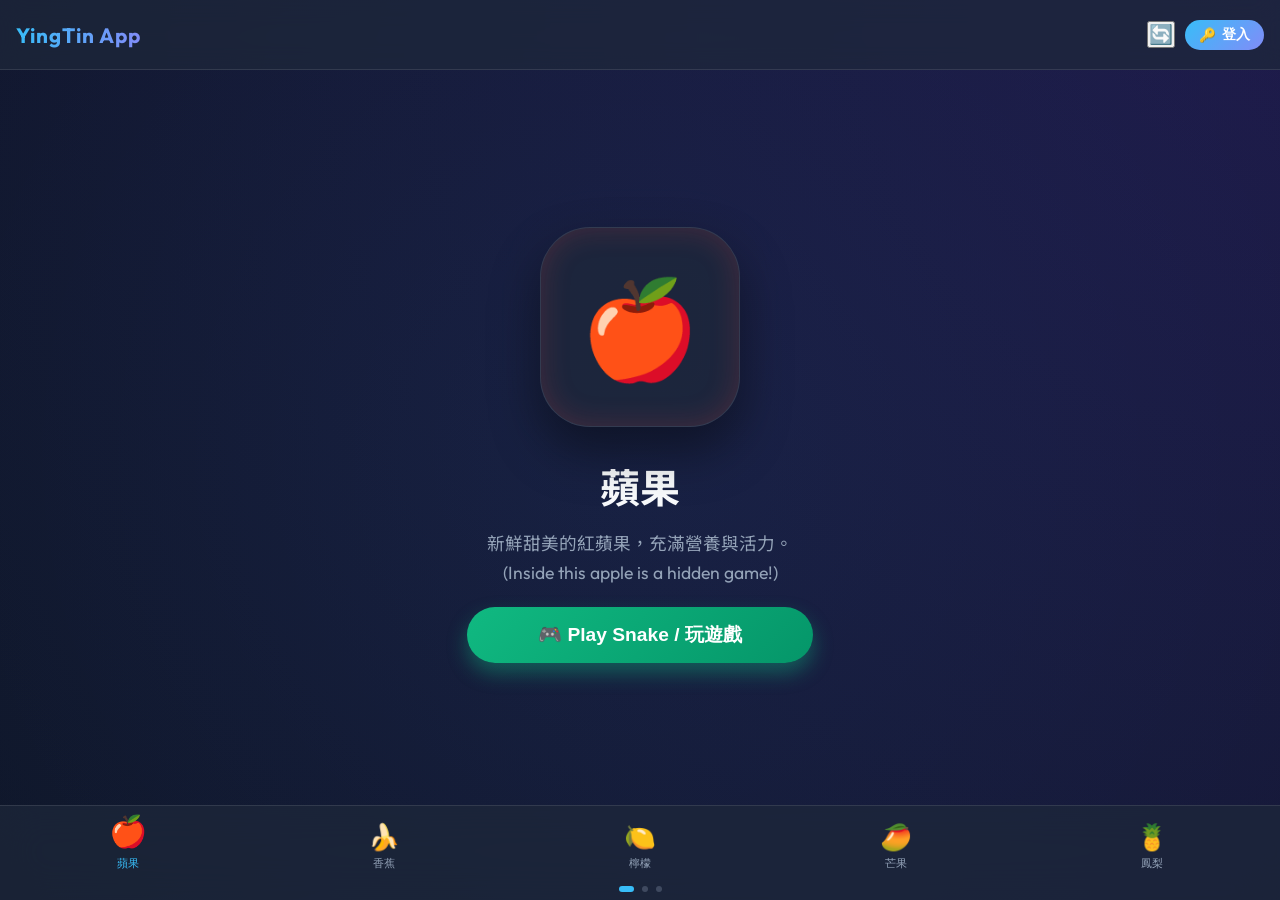
==== index.html @ 8d3563bb "Added manual refresh buttons to main and game headers v26" ====
<!DOCTYPE html>
<html lang="zh-Hant">
<head>
    <meta charset="UTF-8">
    <meta name="viewport" content="width=device-width, initial-scale=1.0, minimum-scale=1.0, maximum-scale=1.0, user-scalable=no, viewport-fit=cover">
    <title>YingTin App</title>
    <link rel="stylesheet" href="style.css">
    <link rel="manifest" href="manifest.json">
    <meta name="theme-color" content="#0f172a">
    <link rel="apple-touch-icon" href="yingtin_app_icon.svg">
    <link rel="preconnect" href="https://fonts.googleapis.com">
    <link rel="preconnect" href="https://fonts.gstatic.com" crossorigin>
    <link href="https://fonts.googleapis.com/css2?family=Noto+Sans+TC:wght@300;400;500;700&family=Outfit:wght@300;400;600;700&display=swap" rel="stylesheet">
</head>
<body>
    <!-- Splash Screen -->
    <div id="splashScreen" class="splash-screen">
        <div class="splash-content">
            <div class="splash-logo">🍎</div>
            <h1 class="splash-title">YingTin App</h1>
            <p class="splash-subtitle">您的精選生活小幫手</p>
            <div class="splash-loader">
                <div class="loader-bar"></div>
            </div>
        </div>
    </div>

    <div class="app-container">
        <!-- Header -->
        <header class="app-header">
            <h1 class="app-title">YingTin App</h1>
            <div class="header-auth">
                <button id="refreshAppBtn" class="lang-toggle-btn" style="margin-right:10px; font-size:1.2rem; cursor:pointer;" onclick="window.location.reload(true)">🔄</button>
                <button id="loginBtn" class="login-btn">
                    <span>🔑</span> 登入
                </button>
                <div id="userInfo" class="user-info" style="display:none">
                    <img id="userAvatar" class="user-avatar" src="" alt="avatar">
                    <span id="userName" class="user-name"></span>
                    <button id="logoutBtn" class="logout-btn">登出</button>
                </div>
            </div>
        </header>

        <!-- Content Area -->
        <main class="app-content" id="appContent">
            <!-- Content will be injected by script.js -->
            <div id="page-content" class="fade-in">
                <div class="fruit-page">
                    <div class="fruit-image-container">
                        <span class="fruit-emoji">🍎</span>
                    </div>
                    <h2 class="fruit-name">蘋果</h2>
                    <p class="fruit-description">新鮮甜美的紅蘋果，充滿營養與活力。</p>
                    <div id="gameActionContainer"></div>
                </div>
            </div>
        </main>

        <!-- Bottom Navigation -->
        <nav class="bottom-nav">
            <div class="nav-track-container" id="navTrackContainer">
                <div class="nav-track" id="navTrack">
                    <!-- Page 1 -->
                    <div class="nav-page">
                        <button class="nav-item active" data-page="apple">
                            <div class="nav-icon">🍎</div>
                            <span class="nav-label">蘋果</span>
                        </button>
                        <button class="nav-item" data-page="banana">
                            <div class="nav-icon">🍌</div>
                            <span class="nav-label">香蕉</span>
                        </button>
                        <button class="nav-item" data-page="lemon">
                            <div class="nav-icon">🍋</div>
                            <span class="nav-label">檸檬</span>
                        </button>
                        <button class="nav-item" data-page="mango">
                            <div class="nav-icon">🥭</div>
                            <span class="nav-label">芒果</span>
                        </button>
                        <button class="nav-item" data-page="pineapple">
                            <div class="nav-icon">🍍</div>
                            <span class="nav-label">鳳梨</span>
                        </button>
                    </div>
                    <!-- Page 2 -->
                    <div class="nav-page">
                        <button class="nav-item" data-page="strawberry">
                            <div class="nav-icon">🍓</div>
                            <span class="nav-label">士多啤梨</span>
                        </button>
                        <button class="nav-item" data-page="potato">
                            <div class="nav-icon">🥔</div>
                            <span class="nav-label">馬鈴薯</span>
                        </button>
                        <button class="nav-item" data-page="tomato">
                            <div class="nav-icon">🍅</div>
                            <span class="nav-label">番茄</span>
                        </button>
                        <button class="nav-item" data-page="vegetable">
                            <div class="nav-icon">🥦</div>
                            <span class="nav-label">蔬菜</span>
                        </button>
                        <button class="nav-item" data-page="icecream">
                            <div class="nav-icon">🍦</div>
                            <span class="nav-label">雪糕</span>
                        </button>
                    </div>
                    <!-- Page 3 -->
                    <div class="nav-page">
                        <button class="nav-item" data-page="tree">
                            <div class="nav-icon">🌳</div>
                            <span class="nav-label">大樹</span>
                        </button>
                        <button class="nav-item" data-page="flower">
                            <div class="nav-icon">🌸</div>
                            <span class="nav-label">花朵</span>
                        </button>
                        <button class="nav-item" data-page="leaf">
                            <div class="nav-icon">🍃</div>
                            <span class="nav-label">葉子</span>
                        </button>
                        <button class="nav-item" data-page="sun">
                            <div class="nav-icon">☀️</div>
                            <span class="nav-label">太陽</span>
                        </button>
                        <button class="nav-item" data-page="mountain">
                            <div class="nav-icon">⛰️</div>
                            <span class="nav-label">高山</span>
                        </button>
                    </div>
                </div>
            </div>
            <div class="nav-indicators">
                <span class="dot active"></span>
                <span class="dot"></span>
                <span class="dot"></span>
            </div>
        </nav>
    </div>

    <!-- Game Overlay -->
    <div id="gameOverlay" class="game-overlay hidden">
        <div class="game-header">
            <button id="closeGameBtn" class="close-game-btn">❌</button>
            <div class="game-score">Score: <span id="currentScore">0</span></div>
            <div style="display:flex; gap:5px;">
                <button id="refreshGameBtn" class="lang-btn" style="cursor:pointer; background:rgba(255,255,255,0.1); border:none; border-radius:4px;" onclick="window.location.reload(true)">🔄</button>
                <button id="langToggleBtn" class="lang-btn">EN/中</button>
            </div>
        </div>
        <div class="game-canvas-container">
            <canvas id="gameCanvas" width="300" height="300"></canvas>
            
            <div id="gameStartScreen" class="game-over-screen">
                <h2 class="game-title">🍎 Apple Snake</h2>
                <p>Eat apples, grow long!</p>
                <div class="name-input-container">
                    <input type="text" id="playerNameInput" placeholder="Enter Your Name / 輸入名字" maxlength="12">
                </div>
                <div class="menu-actions">
                    <button id="startGameBtn" class="restart-btn">Start Game / 開始</button>
                    <button id="showLeaderboardBtn" class="menu-btn secondary">🏆 Top Scores / 排行榜</button>
                </div>
            </div>

            <!-- Leaderboard Modal -->
            <div id="leaderboardModal" class="game-over-screen hidden" style="z-index: 1001;">
                <h3 id="leaderboardTitle">Top 10</h3>
                <div class="leaderboard-tabs">
                    <button class="tab-btn" data-period="daily">Daily / 日</button>
                    <button class="tab-btn" data-period="weekly">Weekly / 週</button>
                    <button class="tab-btn" data-period="monthly">Monthly / 月</button>
                    <button class="tab-btn active" data-period="all">All / 總</button>
                </div>
                <ul id="leaderboardList"></ul>
                <button id="closeLeaderboardBtn" class="menu-btn">Close / 關閉</button>
            </div>

            <div id="gameOverScreen" class="game-over-screen hidden">
                <h2 id="gameOverTitle">Game Over</h2>
                <p>Score: <span id="finalScore">0</span></p>
                <div class="game-over-actions">
                    <button id="restartGameBtn" class="restart-btn">Try Again</button>
                    <button id="goToMenuBtn" class="menu-btn">Back to Menu</button>
                </div>
            </div>
        </div>
        <div class="d-pad-container">
            <button class="d-pad-btn up" id="btnUp">▲</button>
            <div class="d-pad-middle">
                <button class="d-pad-btn left" id="btnLeft">◀</button>
                <button class="d-pad-btn right" id="btnRight">▶</button>
            </div>
            <button class="d-pad-btn down" id="btnDown">▼</button>
        </div>
    </div>

    <script type="module" src="firebase.js"></script>
    <script type="module" src="snake.js"></script>
    <script src="script.js" type="module"></script>
    <script>
        // --- Auto-Refresh Logic for Service Worker ---
        let refreshing = false;
        if ('serviceWorker' in navigator) {
            navigator.serviceWorker.addEventListener('controllerchange', () => {
                if (refreshing) return;
                refreshing = true;
                window.location.reload();
            });
        }

        // --- Lock zoom ---
        document.addEventListener('touchstart', function(e) {
            if (e.touches.length > 1) e.preventDefault();
        }, { passive: false });
        document.addEventListener('touchmove', function(e) {
            if (e.touches.length > 1) e.preventDefault();
        }, { passive: false });
        let lastTouchEnd = 0;
        document.addEventListener('touchend', function(e) {
            const now = Date.now();
            if (now - lastTouchEnd <= 300) e.preventDefault(); // block double-tap zoom
            lastTouchEnd = now;
        }, false);

        // Register Service Worker
        if ('serviceWorker' in navigator) {
            window.addEventListener('load', () => {
                navigator.serviceWorker.register('sw.js')
                    .then(reg => console.log('Service Worker registered'))
                    .catch(err => console.log('Service Worker failed', err));
            });
        }
    </script>
</body>
</html>
---- style.css ----
:root {
    --primary-bg: #0f172a;
    --secondary-bg: #1e293b;
    --accent-color: #38bdf8;
    --text-primary: #f8fafc;
    --text-secondary: #94a3b8;
    --glass-bg: rgba(30, 41, 59, 0.7);
    --glass-border: rgba(255, 255, 255, 0.1);
    --nav-height: 80px;
    --header-height: 70px;
    --safe-area-bottom: env(safe-area-inset-bottom);
}

.hidden {
    display: none !important;
}

/* ===== Splash Screen ===== */
.splash-screen {
    position: fixed;
    inset: 0;
    z-index: 9999;
    background: linear-gradient(135deg, #0f172a 0%, #1e1b4b 50%, #0f172a 100%);
    display: flex;
    align-items: center;
    justify-content: center;
    transition: opacity 0.6s ease, visibility 0.6s ease;
}

.splash-screen.hidden {
    opacity: 0;
    visibility: hidden;
    pointer-events: none;
}

.splash-content {
    display: flex;
    flex-direction: column;
    align-items: center;
    gap: 16px;
    text-align: center;
}

.splash-logo {
    font-size: 6rem;
    animation: splashBounce 1s ease-in-out infinite alternate;
    filter: drop-shadow(0 0 30px rgba(56, 189, 248, 0.6));
}

@keyframes splashBounce {
    from {
        transform: translateY(0) scale(1);
    }

    to {
        transform: translateY(-18px) scale(1.08);
    }
}

.splash-title {
    font-size: 2.4rem;
    font-weight: 700;
    background: linear-gradient(to right, #38bdf8, #818cf8);
    -webkit-background-clip: text;
    -webkit-text-fill-color: transparent;
    letter-spacing: 2px;
}

.splash-subtitle {
    font-size: 1rem;
    color: #94a3b8;
    letter-spacing: 1px;
}

.splash-loader {
    width: 160px;
    height: 4px;
    background: rgba(255, 255, 255, 0.1);
    border-radius: 2px;
    overflow: hidden;
    margin-top: 12px;
}

.loader-bar {
    height: 100%;
    width: 0%;
    background: linear-gradient(to right, #38bdf8, #818cf8);
    border-radius: 2px;
    animation: loadProgress 2s ease-out forwards;
}

@keyframes loadProgress {
    0% {
        width: 0%;
    }

    60% {
        width: 75%;
    }

    100% {
        width: 100%;
    }
}

/* ===========================*/

* {
    margin: 0;
    padding: 0;
    box-sizing: border-box;
    -webkit-tap-highlight-color: transparent;
}

body {
    font-family: 'Outfit', 'Noto Sans TC', sans-serif;
    background-color: var(--primary-bg);
    color: var(--text-primary);
    overflow: hidden;
    height: 100vh;
    width: 100vw;
}

.app-container {
    display: flex;
    flex-direction: column;
    height: 100vh;
    background: radial-gradient(circle at top right, #1e1b4b, #0f172a);
    position: relative;
    overflow: hidden;
}

.app-container::before {
    content: '';
    position: absolute;
    top: -50%;
    left: -50%;
    width: 200%;
    height: 200%;
    background: radial-gradient(circle at center, rgba(56, 189, 248, 0.05) 0%, transparent 50%);
    animation: rotate 20s linear infinite;
    pointer-events: none;
}

@keyframes rotate {
    from {
        transform: rotate(0deg);
    }

    to {
        transform: rotate(360deg);
    }
}

/* Header Styles */
.app-header {
    height: var(--header-height);
    display: flex;
    align-items: center;
    justify-content: space-between;
    padding: 0 16px;
    background: var(--glass-bg);
    backdrop-filter: blur(12px);
    -webkit-backdrop-filter: blur(12px);
    border-bottom: 1px solid var(--glass-border);
    z-index: 100;
}

.app-title {
    font-size: 1.3rem;
    font-weight: 700;
    letter-spacing: 1px;
    background: linear-gradient(to right, #38bdf8, #818cf8);
    -webkit-background-clip: text;
    -webkit-text-fill-color: transparent;
}

/* Auth UI */
.header-auth {
    display: flex;
    align-items: center;
}

.login-btn {
    display: flex;
    align-items: center;
    gap: 6px;
    background: linear-gradient(135deg, #38bdf8, #818cf8);
    border: none;
    border-radius: 20px;
    padding: 6px 14px;
    color: #fff;
    font-size: 0.85rem;
    font-weight: 600;
    cursor: pointer;
    transition: opacity 0.2s;
}

.login-btn:active {
    opacity: 0.8;
}

.user-info {
    display: flex;
    align-items: center;
    gap: 8px;
}

.user-avatar {
    width: 30px;
    height: 30px;
    border-radius: 50%;
    border: 2px solid #38bdf8;
    object-fit: cover;
}

.user-name {
    font-size: 0.8rem;
    color: var(--text-primary);
    max-width: 80px;
    overflow: hidden;
    text-overflow: ellipsis;
    white-space: nowrap;
}

.logout-btn {
    background: rgba(255, 255, 255, 0.1);
    border: 1px solid var(--glass-border);
    border-radius: 12px;
    padding: 4px 10px;
    color: var(--text-secondary);
    font-size: 0.75rem;
    cursor: pointer;
    transition: background 0.2s;
}

.logout-btn:active {
    background: rgba(255, 255, 255, 0.2);
}

/* Content Area */
.app-content {
    flex: 1;
    display: flex;
    align-items: center;
    justify-content: center;
    padding: 20px;
    overflow-y: auto;
    padding-bottom: calc(var(--nav-height) + 20px);
}

.fruit-page {
    text-align: center;
    max-width: 400px;
    width: 100%;
}

.fruit-image-container {
    width: 200px;
    height: 200px;
    margin: 0 auto 30px;
    background: var(--glass-bg);
    border: 1px solid var(--glass-border);
    border-radius: 50px;
    display: flex;
    align-items: center;
    justify-content: center;
    font-size: 6rem;
    box-shadow: 0 25px 50px rgba(0, 0, 0, 0.4),
        inset 0 0 30px rgba(255, 255, 255, 0.05);
    animation: float 4s ease-in-out infinite;
    position: relative;
}

.fruit-image-container::after {
    content: '';
    position: absolute;
    width: 100%;
    height: 100%;
    border-radius: inherit;
    background: inherit;
    filter: blur(20px);
    opacity: 0.3;
    z-index: -1;
}

@keyframes float {

    0%,
    100% {
        transform: translateY(0);
    }

    50% {
        transform: translateY(-15px);
    }
}

.fruit-name {
    font-size: 2.5rem;
    font-weight: 700;
    margin-bottom: 15px;
    color: var(--text-primary);
}

/* ===== Game UI ===== */
.play-game-btn {
    margin-top: 20px;
    padding: 15px 30px;
    font-size: 1.2rem;
    font-weight: 700;
    color: white;
    background: linear-gradient(135deg, #10b981, #059669);
    border: none;
    border-radius: 30px;
    box-shadow: 0 10px 20px rgba(16, 185, 129, 0.4);
    cursor: pointer;
    transition: transform 0.2s, box-shadow 0.2s;
    width: 100%;
}

.play-game-btn:active {
    transform: translateY(2px);
    box-shadow: 0 5px 10px rgba(16, 185, 129, 0.4);
}

.game-overlay {
    position: fixed;
    top: 0;
    left: 0;
    width: 100vw;
    height: 100vh;
    background: var(--primary-bg);
    z-index: 2000;
    display: flex;
    flex-direction: column;
    transition: transform 0.4s ease, opacity 0.4s ease;
}

.game-overlay.hidden {
    transform: translateY(100%);
    opacity: 0;
    pointer-events: none;
}

.game-header {
    display: flex;
    justify-content: space-between;
    align-items: center;
    padding: 20px 20px 10px;
    background: var(--glass-bg);
    border-bottom: 1px solid var(--glass-border);
}

.close-game-btn,
.lang-btn {
    background: rgba(255, 255, 255, 0.1);
    border: 1px solid var(--glass-border);
    color: white;
    padding: 8px 12px;
    border-radius: 8px;
    font-size: 1rem;
    cursor: pointer;
}

.game-score {
    font-size: 1.5rem;
    font-weight: bold;
    color: var(--accent-color);
}

.game-canvas-container {
    flex: 1;
    display: flex;
    justify-content: center;
    align-items: center;
    position: relative;
    padding: 10px;
}

canvas {
    background: #000;
    border: 2px solid var(--accent-color);
    border-radius: 10px;
    box-shadow: 0 0 20px rgba(56, 189, 248, 0.3);
    max-width: 100%;
    max-height: 100%;
    object-fit: contain;
}

.game-over-screen {
    position: absolute;
    inset: 0;
    background: rgba(15, 23, 42, 0.97);
    display: flex;
    flex-direction: column;
    justify-content: center;
    align-items: center;
    z-index: 10;
    border-radius: 10px;
    padding: 10px;
    box-sizing: border-box;
    overflow-y: auto;
}

/* Leaderboard modal: full overlay with scrollable list */
#leaderboardModal {
    justify-content: flex-start;
    padding-top: 20px;
}

#leaderboardModal h3 {
    font-size: 1.5rem;
    color: var(--accent-color);
    margin-bottom: 10px;
}

.game-over-screen h2 {
    font-size: 2.5rem;
    color: #ef4444;
    margin-bottom: 10px;
}

.leaderboard-tabs {
    display: flex;
    gap: 5px;
    margin-bottom: 15px;
    width: 100%;
    max-width: 450px;
}

.tab-btn {
    flex: 1;
    background: rgba(255, 255, 255, 0.05);
    border: 1px solid rgba(255, 255, 255, 0.1);
    color: #aaa;
    padding: 8px 2px;
    font-size: 0.85rem;
    border-radius: 4px;
    cursor: pointer;
    transition: all 0.2s;
}

.tab-btn.active {
    background: rgba(56, 189, 248, 0.2);
    border-color: var(--accent-color);
    color: white;
    font-weight: bold;
}

.game-over-screen p {
    font-size: 1.5rem;
    margin-bottom: 10px;
}

.name-input-container {
    margin-bottom: 20px;
    width: 80%;
    max-width: 250px;
}

#playerNameInput {
    width: 100%;
    padding: 12px;
    background: rgba(255, 255, 255, 0.1);
    border: 1px solid var(--accent-color);
    border-radius: 8px;
    color: white;
    text-align: center;
    font-size: 1rem;
    outline: none;
}

#playerNameInput:focus {
    background: rgba(255, 255, 255, 0.15);
    box-shadow: 0 0 10px var(--accent-color);
}

.restart-btn {
    padding: 10px 20px;
    background: var(--accent-color);
    color: white;
    border: none;
    border-radius: 8px;
    font-size: 1.2rem;
    cursor: pointer;
    margin-bottom: 20px;
}

.menu-btn {
    padding: 10px 20px;
    background: rgba(255, 255, 255, 0.1);
    color: white;
    border: 1px solid var(--glass-border);
    border-radius: 8px;
    font-size: 1.1rem;
    cursor: pointer;
    margin-bottom: 10px;
    transition: all 0.3s ease;
}

.menu-btn.secondary {
    background: rgba(var(--accent-color-rgb), 0.1);
    border-color: var(--accent-color);
}

.menu-actions {
    display: flex;
    flex-direction: column;
    gap: 10px;
    width: 80%;
    max-width: 250px;
}

#leaderboardList {
    list-style: none;
    padding: 0;
    width: 100%;
    max-width: 450px;
    height: 70vh; /* Increased height */
    overflow-y: auto;
    margin-bottom: 15px;
}

#leaderboardList li {
    display: flex;
    justify-content: space-between;
    padding: 8px 10px; /* Tighter padding to fit more items */
    border-bottom: 1px solid rgba(255, 255, 255, 0.1);
    font-size: 1.05rem; /* Slightly larger text */
    width: 100%;
    box-sizing: border-box;
}

.game-over-actions {
    display: flex;
    gap: 10px;
}

.leaderboard-container {
    width: 90%;
    max-width: 320px;
    background: rgba(0, 0, 0, 0.6);
    border-radius: 12px;
    padding: 15px;
    border: 1px solid var(--accent-color);
}

.leaderboard-container h3 {
    text-align: center;
    margin-bottom: 10px;
    color: #fbbf24;
}

#leaderboardList {
    list-style: none;
    padding: 0;
    font-size: 0.95rem;
    /* Slightly larger */
    max-height: 140px;
    /* Increased from 120px */
    overflow-y: auto;
}

#leaderboardList li {
    display: flex;
    justify-content: space-between;
    margin-bottom: 4px;
    border-bottom: 1px solid rgba(255, 255, 255, 0.1);
    padding-bottom: 2px;
}

.d-pad-container {
    display: flex;
    flex-direction: column;
    align-items: center;
    padding: 5px 0 45px;
    /* Increased bottom padding to push buttons UP */
    gap: 5px;
    background: var(--glass-bg);
    border-top: 1px solid var(--glass-border);
}

.d-pad-middle {
    display: flex;
    gap: 50px;
}

.d-pad-btn {
    width: 55px;
    /* Reduced from 60px */
    height: 55px;
    /* Reduced from 60px */
    background: rgba(255, 255, 255, 0.1);
    border: 1px solid rgba(255, 255, 255, 0.2);
    border-radius: 12px;
    color: white;
    font-size: 1.3rem;
    display: flex;
    justify-content: center;
    align-items: center;
    cursor: pointer;
    user-select: none;
    -webkit-user-select: none;
}

.d-pad-btn:active {
    background: rgba(255, 255, 255, 0.3);
}


.fruit-description {
    font-size: 1.1rem;
    color: var(--text-secondary);
    line-height: 1.6;
    padding: 0 20px;
}

/* Bottom Navigation */
.bottom-nav {
    position: fixed;
    bottom: 0;
    left: 0;
    right: 0;
    height: calc(var(--nav-height) + var(--safe-area-bottom) + 15px);
    background: var(--glass-bg);
    backdrop-filter: blur(20px);
    -webkit-backdrop-filter: blur(20px);
    border-top: 1px solid var(--glass-border);
    display: flex;
    flex-direction: column;
    z-index: 1000;
}

.nav-track-container {
    flex: 1;
    width: 100%;
    overflow: hidden;
    touch-action: pan-x;
}

.nav-track {
    display: flex;
    width: 300%;
    /* Three pages */
    height: 100%;
    transition: transform 0.4s cubic-bezier(0.4, 0, 0.2, 1);
}

.nav-page {
    width: 33.333%;
    /* One page of the track */
    display: flex;
    justify-content: space-around;
    align-items: center;
}

.nav-item {
    background: none;
    border: none;
    display: flex;
    flex-direction: column;
    align-items: center;
    justify-content: center;
    color: var(--text-secondary);
    cursor: pointer;
    transition: all 0.3s cubic-bezier(0.4, 0, 0.2, 1);
    flex: 1;
    gap: 4px;
    height: 100%;
}

.nav-icon {
    font-size: 1.6rem;
    transition: transform 0.3s ease;
}

.nav-label {
    font-size: 0.7rem;
    font-weight: 500;
}

.nav-item.active {
    color: var(--accent-color);
}

.nav-item.active .nav-icon {
    transform: scale(1.2) translateY(-5px);
}

.nav-indicators {
    display: flex;
    justify-content: center;
    gap: 8px;
    padding-bottom: calc(var(--safe-area-bottom) + 8px);
}

.dot {
    width: 6px;
    height: 6px;
    border-radius: 50%;
    background: var(--text-secondary);
    opacity: 0.3;
    transition: all 0.3s ease;
}

.dot.active {
    opacity: 1;
    background: var(--accent-color);
    width: 15px;
    border-radius: 3px;
}

.nav-item:active {
    transform: scale(0.9);
}

/* Animations */
.fade-in {
    animation: fadeIn 0.5s ease-out forwards;
}

@keyframes fadeIn {
    from {
        opacity: 0;
        transform: translateY(20px);
    }

    to {
        opacity: 1;
        transform: translateY(0);
    }
}

/* Responsive adjustments */
@media (max-width: 380px) {
    .fruit-image-container {
        width: 140px;
        height: 140px;
        font-size: 4rem;
    }

    .fruit-name {
        font-size: 2rem;
    }

    .nav-label {
        font-size: 0.65rem;
    }
}
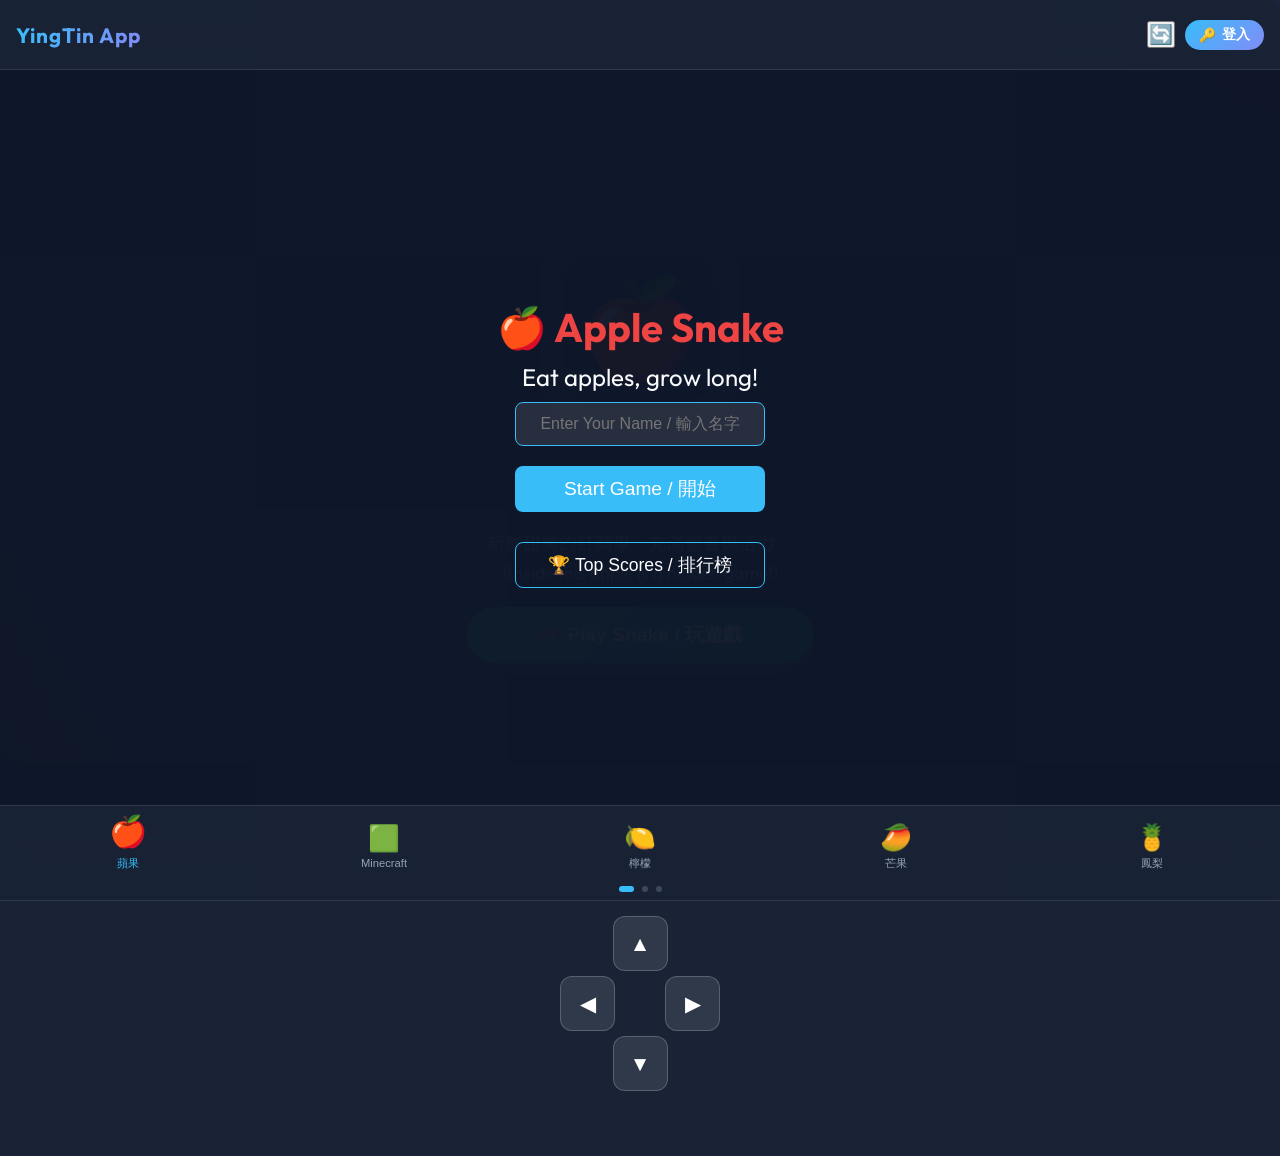
==== commit d15a1cef: "Added 3D Minecraft OneBlock game using Three.js v32" ====
--- a/index.html
+++ b/index.html
@@ -67,9 +67,9 @@
                             <div class="nav-icon">🍎</div>
                             <span class="nav-label">蘋果</span>
                         </button>
-                        <button class="nav-item" data-page="banana">
-                            <div class="nav-icon">🍌</div>
-                            <span class="nav-label">香蕉</span>
+                        <button class="nav-item" data-page="minecraft">
+                            <div class="nav-icon">🟩</div>
+                            <span class="nav-label">Minecraft</span>
                         </button>
                         <button class="nav-item" data-page="lemon">
                             <div class="nav-icon">🍋</div>
@@ -153,6 +153,26 @@
         <div class="game-canvas-container">
             <canvas id="gameCanvas" width="300" height="300"></canvas>
             
+                </div>
+            </div>
+
+            <!-- Minecraft 3D Overlay -->
+            <div id="minecraftOverlay" class="game-overlay hidden">
+                <div class="game-header" style="padding-top: 60px;">
+                    <button id="closeMinecraftBtn" class="close-game-btn">❌</button>
+                    <div class="game-score">Blocks: <span id="blockCount">0</span></div>
+                    <button id="refreshMinecraftBtn" class="lang-btn" onclick="window.location.reload(true)">🔄</button>
+                </div>
+                <div id="minecraftCanvasContainer" class="game-canvas-container" style="background: #000; overflow: hidden; position: relative;">
+                    <!-- Three.js Canvas will be injected here -->
+                    <div id="minecraftHint" style="position: absolute; bottom: 20px; color: white; opacity: 0.7; pointer-events: none;">Tap to Mine! / 點擊挖掘!</div>
+                </div>
+                <!-- Mini Leaderboard for OneBlock -->
+                <div class="leaderboard-preview" style="padding: 10px; background: rgba(0,0,0,0.8);">
+                     <button id="showMineLeaderboardBtn" class="menu-btn" style="width: 100%;">🏆 排行榜 / Leaderboard</button>
+                </div>
+            </div>
+
             <div id="gameStartScreen" class="game-over-screen">
                 <h2 class="game-title">🍎 Apple Snake</h2>
                 <p>Eat apples, grow long!</p>
@@ -200,6 +220,16 @@
     <script type="module" src="firebase.js"></script>
     <script type="module" src="snake.js"></script>
     <script src="script.js" type="module"></script>
+    <script type="module" src="minecraft.js"></script>
+    <script async src="https://unpkg.com/es-module-shims@1.8.0/dist/es-module-shims.js"></script>
+    <script type="importmap">
+      {
+        "imports": {
+          "three": "https://unpkg.com/three@0.160.0/build/three.module.js",
+          "three/addons/": "https://unpkg.com/three@0.160.0/examples/jsm/"
+        }
+      }
+    </script>
     <script>
         // --- Auto-Refresh Logic for Service Worker ---
         let refreshing = false;
--- a/style.css
+++ b/style.css
@@ -347,7 +347,7 @@
     display: flex;
     justify-content: space-between;
     align-items: center;
-    padding: 20px 20px 10px;
+    padding: 85px 20px 15px; /* Lowered even more to satisfy user request */
     background: var(--glass-bg);
     border-bottom: 1px solid var(--glass-border);
 }
@@ -574,8 +574,7 @@
     display: flex;
     flex-direction: column;
     align-items: center;
-    padding: 5px 0 45px;
-    /* Increased bottom padding to push buttons UP */
+    padding: 15px 0 65px; /* Increased bottom padding to push buttons further UP */
     gap: 5px;
     background: var(--glass-bg);
     border-top: 1px solid var(--glass-border);
@@ -607,6 +606,19 @@
 .d-pad-btn:active {
     background: rgba(255, 255, 255, 0.3);
 }
+
+/* Minecraft Specific */
+#minecraftCanvasContainer canvas {
+    display: block;
+    width: 100% !important;
+    height: 100% !important;
+}
+
+.leaderboard-preview {
+    margin-top: auto;
+    border-top: 1px solid var(--glass-border);
+}
+
 
 
 .fruit-description {
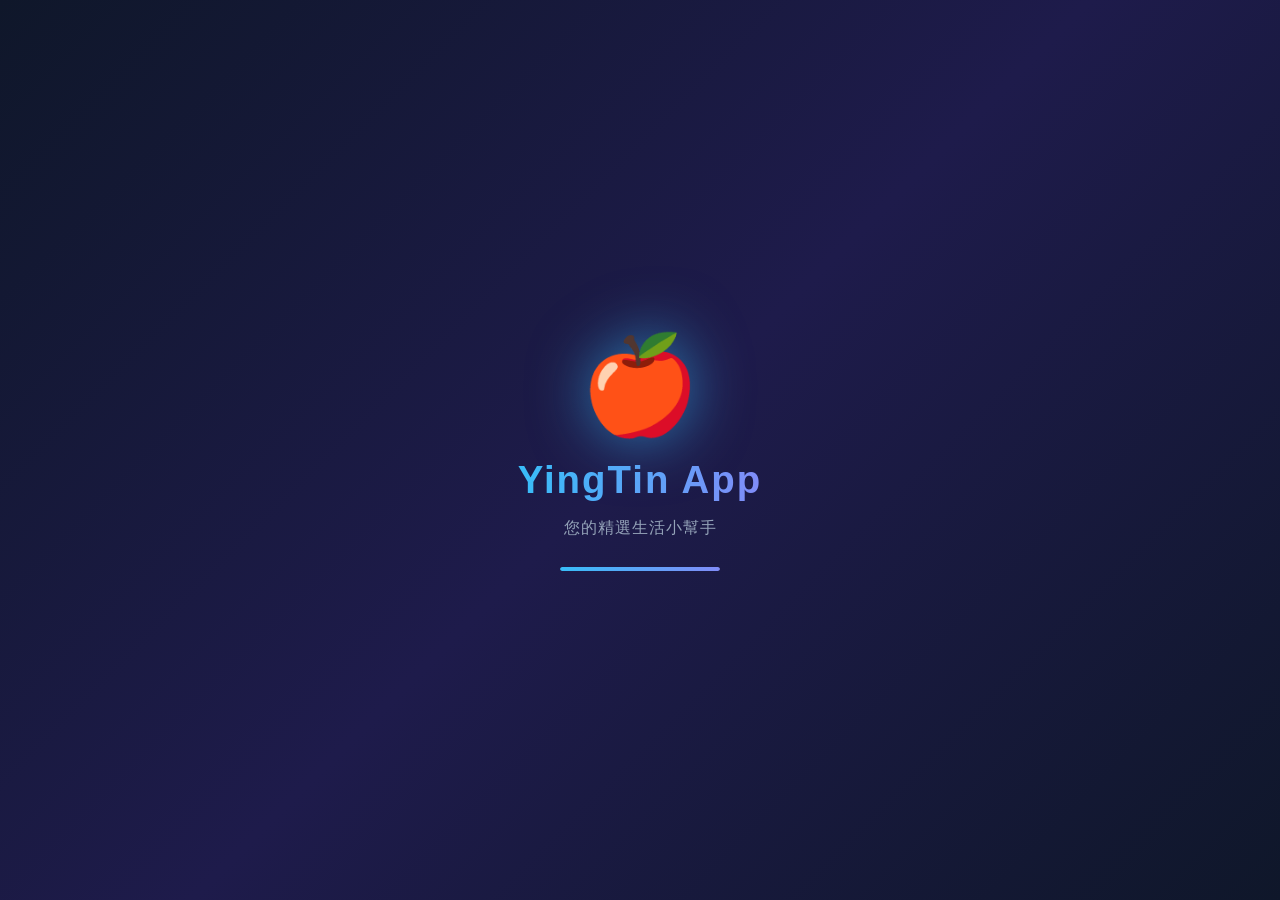
==== commit c82e81b4: "Fixed navigation bar by correcting broken HTML structure v33" ====
--- a/index.html
+++ b/index.html
@@ -2,15 +2,12 @@
 <html lang="zh-Hant">
 <head>
     <meta charset="UTF-8">
-    <meta name="viewport" content="width=device-width, initial-scale=1.0, minimum-scale=1.0, maximum-scale=1.0, user-scalable=no, viewport-fit=cover">
+    <meta name="viewport" content="width=device-width, initial-scale=1.0, maximum-scale=1.0, user-scalable=no">
     <title>YingTin App</title>
     <link rel="stylesheet" href="style.css">
     <link rel="manifest" href="manifest.json">
     <meta name="theme-color" content="#0f172a">
-    <link rel="apple-touch-icon" href="yingtin_app_icon.svg">
-    <link rel="preconnect" href="https://fonts.googleapis.com">
-    <link rel="preconnect" href="https://fonts.gstatic.com" crossorigin>
-    <link href="https://fonts.googleapis.com/css2?family=Noto+Sans+TC:wght@300;400;500;700&family=Outfit:wght@300;400;600;700&display=swap" rel="stylesheet">
+    <link rel="icon" type="image/svg+xml" href="yingtin_app_icon.svg">
 </head>
 <body>
     <!-- Splash Screen -->
@@ -140,9 +137,9 @@
         </nav>
     </div>
 
-    <!-- Game Overlay -->
+    <!-- Snake Game Overlay -->
     <div id="gameOverlay" class="game-overlay hidden">
-        <div class="game-header">
+        <div class="game-header" style="padding-top: 85px;">
             <button id="closeGameBtn" class="close-game-btn">❌</button>
             <div class="game-score">Score: <span id="currentScore">0</span></div>
             <div style="display:flex; gap:5px;">
@@ -153,26 +150,6 @@
         <div class="game-canvas-container">
             <canvas id="gameCanvas" width="300" height="300"></canvas>
             
-                </div>
-            </div>
-
-            <!-- Minecraft 3D Overlay -->
-            <div id="minecraftOverlay" class="game-overlay hidden">
-                <div class="game-header" style="padding-top: 60px;">
-                    <button id="closeMinecraftBtn" class="close-game-btn">❌</button>
-                    <div class="game-score">Blocks: <span id="blockCount">0</span></div>
-                    <button id="refreshMinecraftBtn" class="lang-btn" onclick="window.location.reload(true)">🔄</button>
-                </div>
-                <div id="minecraftCanvasContainer" class="game-canvas-container" style="background: #000; overflow: hidden; position: relative;">
-                    <!-- Three.js Canvas will be injected here -->
-                    <div id="minecraftHint" style="position: absolute; bottom: 20px; color: white; opacity: 0.7; pointer-events: none;">Tap to Mine! / 點擊挖掘!</div>
-                </div>
-                <!-- Mini Leaderboard for OneBlock -->
-                <div class="leaderboard-preview" style="padding: 10px; background: rgba(0,0,0,0.8);">
-                     <button id="showMineLeaderboardBtn" class="menu-btn" style="width: 100%;">🏆 排行榜 / Leaderboard</button>
-                </div>
-            </div>
-
             <div id="gameStartScreen" class="game-over-screen">
                 <h2 class="game-title">🍎 Apple Snake</h2>
                 <p>Eat apples, grow long!</p>
@@ -185,28 +162,19 @@
                 </div>
             </div>
 
-            <!-- Leaderboard Modal -->
-            <div id="leaderboardModal" class="game-over-screen hidden" style="z-index: 1001;">
-                <h3 id="leaderboardTitle">Top 10</h3>
-                <div class="leaderboard-tabs">
-                    <button class="tab-btn" data-period="daily">Daily / 日</button>
-                    <button class="tab-btn" data-period="weekly">Weekly / 週</button>
-                    <button class="tab-btn" data-period="monthly">Monthly / 月</button>
-                    <button class="tab-btn active" data-period="all">All / 總</button>
-                </div>
-                <ul id="leaderboardList"></ul>
-                <button id="closeLeaderboardBtn" class="menu-btn">Close / 關閉</button>
-            </div>
-
             <div id="gameOverScreen" class="game-over-screen hidden">
-                <h2 id="gameOverTitle">Game Over</h2>
-                <p>Score: <span id="finalScore">0</span></p>
-                <div class="game-over-actions">
+                <h2 id="gameOverTitle" class="game-over-title">Game Over!</h2>
+                <div class="final-score-box">
+                    <span id="finalScore">0</span>
+                </div>
+                <div class="menu-actions">
                     <button id="restartGameBtn" class="restart-btn">Try Again</button>
                     <button id="goToMenuBtn" class="menu-btn">Back to Menu</button>
                 </div>
             </div>
         </div>
+
+        <!-- Directional Controls -->
         <div class="d-pad-container">
             <button class="d-pad-btn up" id="btnUp">▲</button>
             <div class="d-pad-middle">
@@ -215,6 +183,36 @@
             </div>
             <button class="d-pad-btn down" id="btnDown">▼</button>
         </div>
+    </div>
+
+    <!-- Minecraft 3D Overlay -->
+    <div id="minecraftOverlay" class="game-overlay hidden">
+        <div class="game-header" style="padding-top: 85px;">
+            <button id="closeMinecraftBtn" class="close-game-btn">❌</button>
+            <div class="game-score">Blocks: <span id="blockCount">0</span></div>
+            <button id="refreshMinecraftBtn" class="lang-btn" onclick="window.location.reload(true)">🔄</button>
+        </div>
+        <div id="minecraftCanvasContainer" class="game-canvas-container" style="background: #000; overflow: hidden; position: relative;">
+            <!-- Three.js Canvas will be injected here -->
+            <div id="minecraftHint" style="position: absolute; bottom: 20px; color: white; opacity: 0.7; pointer-events: none;">Tap to Mine! / 點擊挖掘!</div>
+        </div>
+        <!-- Mini Leaderboard for OneBlock -->
+        <div class="leaderboard-preview" style="padding: 10px; background: rgba(0,0,0,0.8);">
+             <button id="showMineLeaderboardBtn" class="menu-btn" style="width: 100%;">🏆 排行榜 / Leaderboard</button>
+        </div>
+    </div>
+
+    <!-- Leaderboard Modal (Shared) -->
+    <div id="leaderboardModal" class="game-over-screen hidden" style="z-index: 1001; position: fixed; inset: 0; background: rgba(0,0,0,0.9); display: flex; flex-direction: column; align-items: center; justify-content: center;">
+        <h3 id="leaderboardTitle" style="margin-top: 40px;">Top 10</h3>
+        <div class="leaderboard-tabs" style="display: flex; gap: 5px; margin-bottom: 15px;">
+            <button class="tab-btn" data-period="daily">日</button>
+            <button class="tab-btn" data-period="weekly">週</button>
+            <button class="tab-btn" data-period="monthly">月</button>
+            <button class="tab-btn active" data-period="all">總</button>
+        </div>
+        <ul id="leaderboardList" style="width: 80%; max-width: 300px; padding: 0; list-style: none; overflow-y: auto; max-height: 50vh;"></ul>
+        <button id="closeLeaderboardBtn" class="menu-btn" style="margin-top: 20px;">Close / 關閉</button>
     </div>
 
     <script type="module" src="firebase.js"></script>
